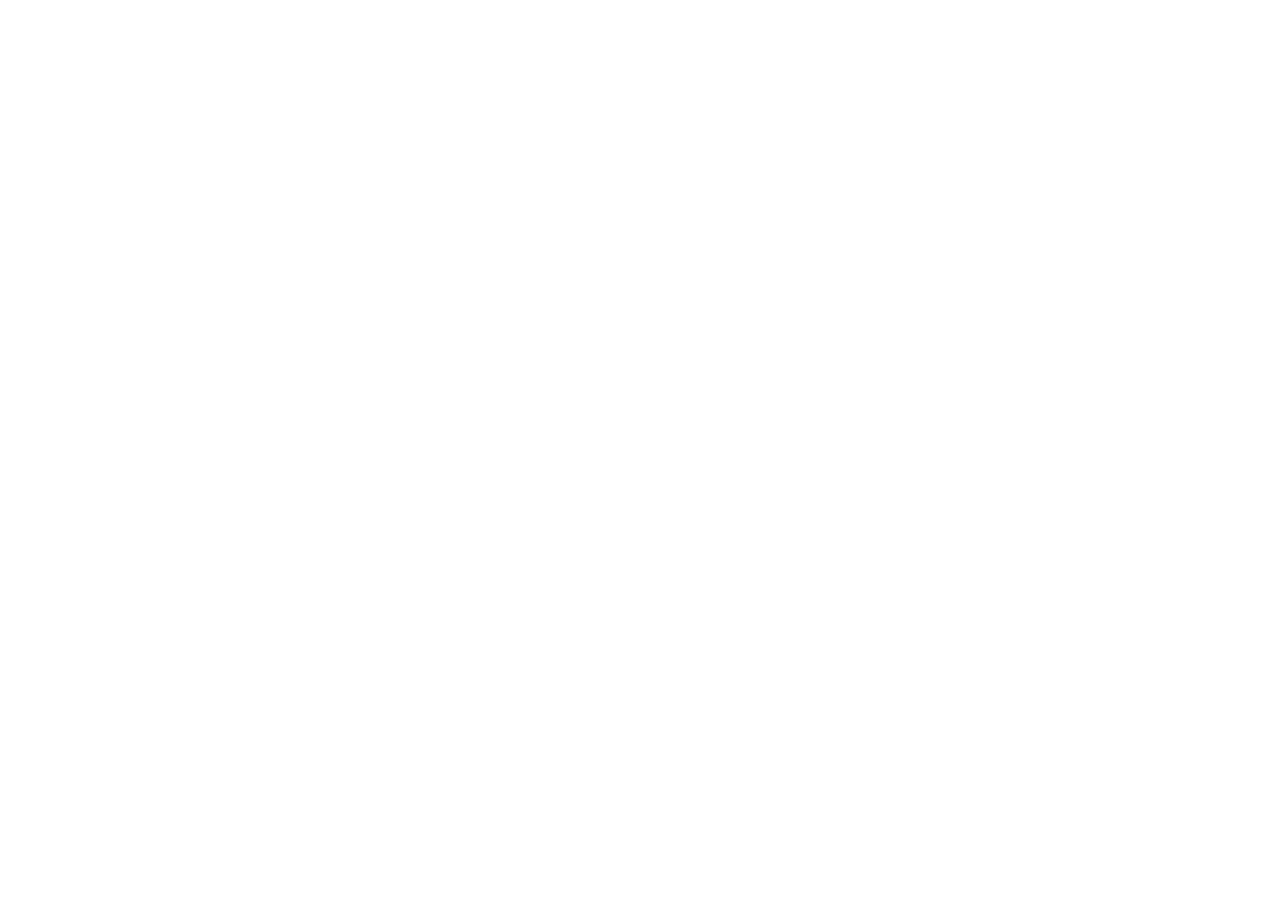
==== Blackjack/blackjack.html @ 0bcd9b40 "sudoku game done with minor bugs to be fixed, additional change to home page" ====
<!DOCTYPE html>
<html lang="en">
<head>
    <meta charset="UTF-8">
    <meta name="viewport" content="width=device-width, initial-scale=1.0">
    <title>Blackjack</title>
</head>
<body>
    
</body>
</html>
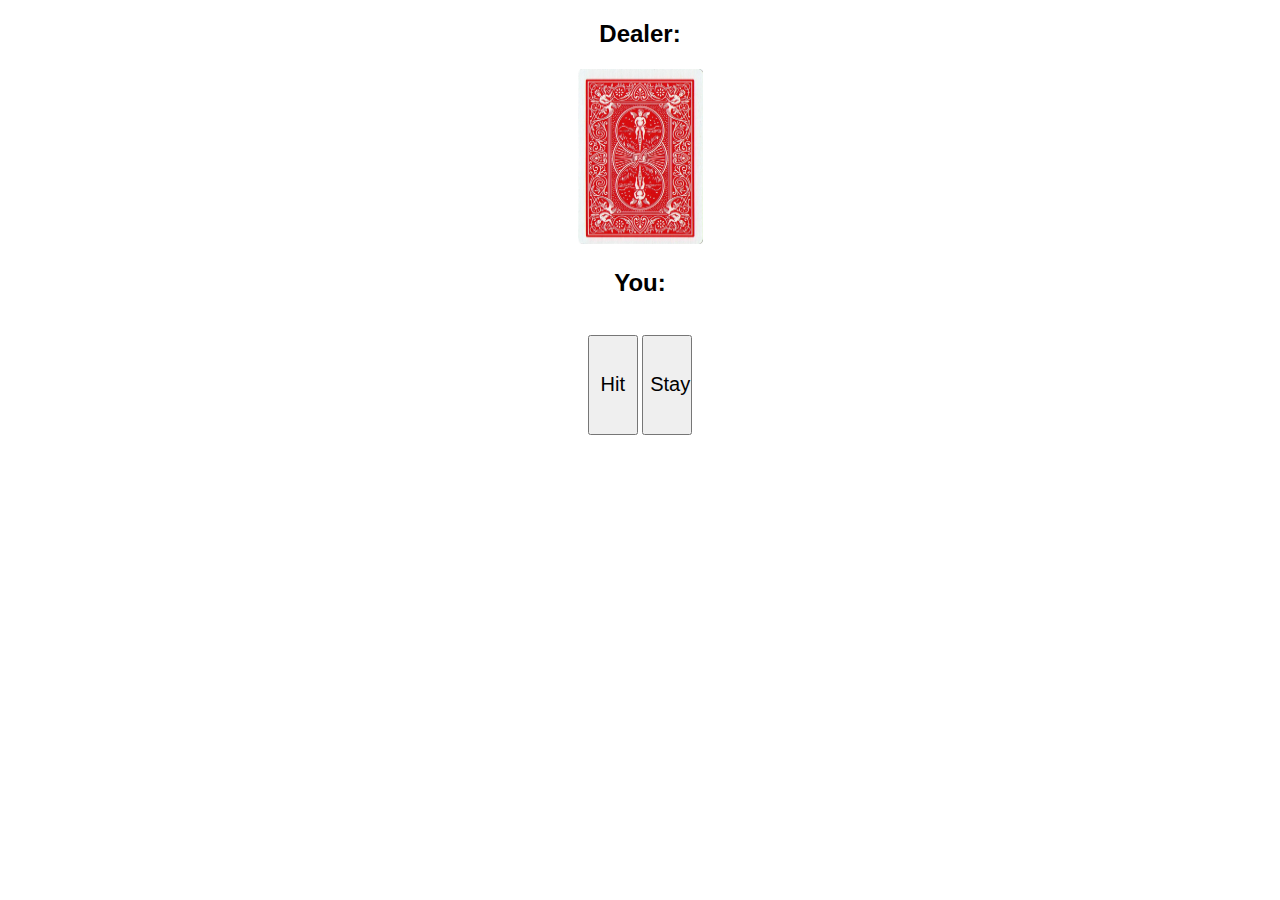
==== commit ac351f09: "blackjack done but with debugging to do" ====
--- a/Blackjack/blackjack.html
+++ b/Blackjack/blackjack.html
@@ -4,8 +4,21 @@
     <meta charset="UTF-8">
     <meta name="viewport" content="width=device-width, initial-scale=1.0">
     <title>Blackjack</title>
+    <link rel="stylesheet" href="blackjack.css">
+    <script src="blackjack.js"></script>
 </head>
 <body>
-    
+    <h2>Dealer: <span id="dealer-sum"></span></h2>
+    <div id="dealer-cards">
+        <img id="hidden" src="cards/BACK.png">
+    </div>
+
+    <h2>You: <span id="your-sum"></span></h2>
+    <div id="your-cards"></div>
+
+    <br>
+    <button id="hit">Hit</button>
+    <button id="stay">Stay</button>
+    <p id="results"></p>
 </body>
 </html>--- a/Blackjack/blackjack.css
+++ b/Blackjack/blackjack.css
@@ -0,0 +1,28 @@
+body {
+    font-family: Arial, Helvetica, sans-serif;
+    text-align: center;
+}
+
+#dealer-cards img {
+    height: 175px;
+    width: 125px;
+    margin: 1px;
+}
+
+#your-cards img {
+    height: 175px;
+    width: 125px;
+    margin: 1px;
+}
+
+#hit {
+    height: 100px;
+    width: 50px;
+    font-size: 20px;
+}
+
+#stay {
+    height: 100px;
+    width: 50px;
+    font-size: 20px;
+}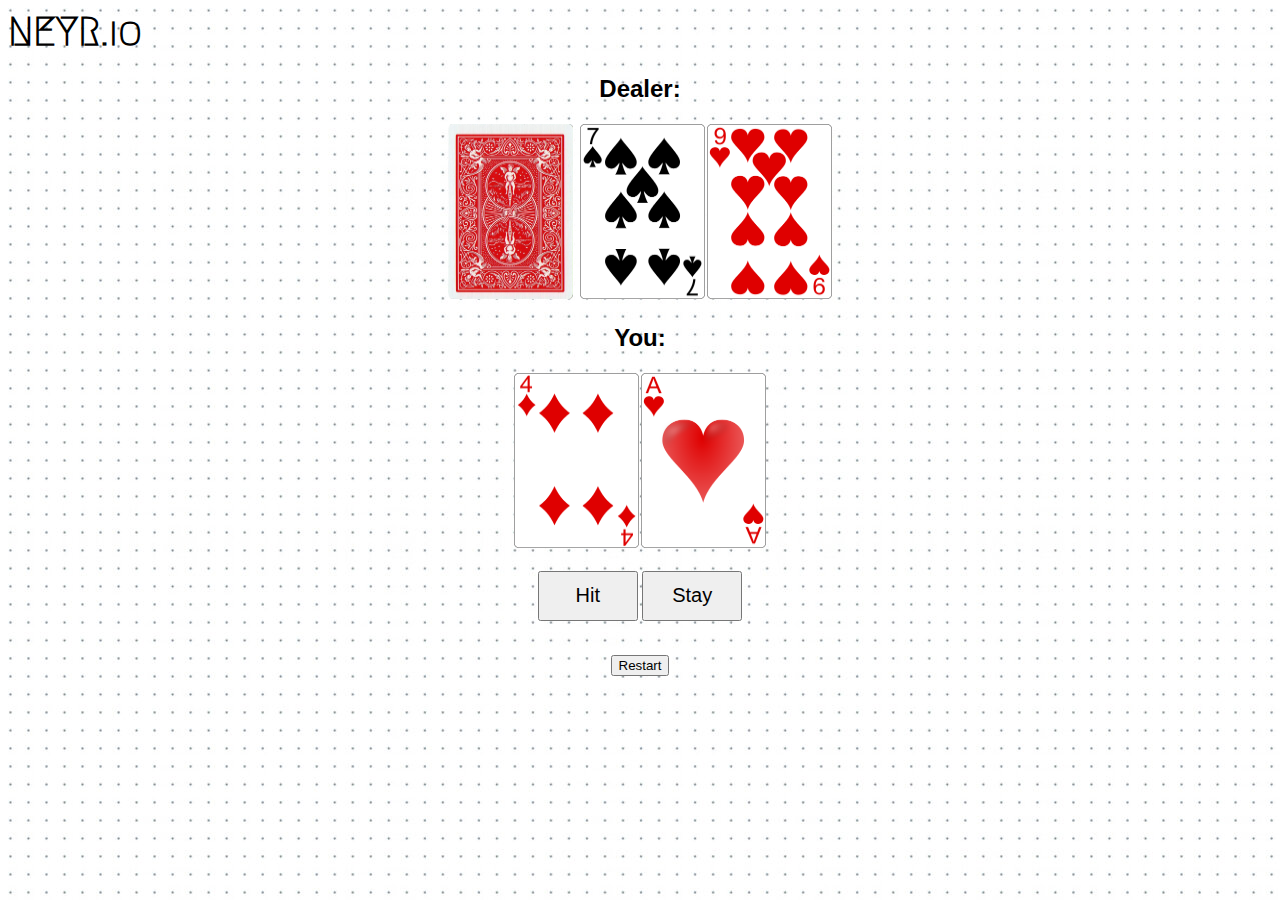
==== commit 45cd9b40: "sudoku and blackjack debugged" ====
--- a/Blackjack/blackjack.html
+++ b/Blackjack/blackjack.html
@@ -5,20 +5,28 @@
     <meta name="viewport" content="width=device-width, initial-scale=1.0">
     <title>Blackjack</title>
     <link rel="stylesheet" href="blackjack.css">
-    <script src="blackjack.js"></script>
+    <link rel="preconnect" href="https://fonts.googleapis.com">
+<link rel="preconnect" href="https://fonts.gstatic.com" crossorigin>
+<link href="https://fonts.googleapis.com/css2?family=Megrim&family=Silkscreen:wght@400;700&display=swap" rel="stylesheet">
+    <script src="blackjack.js" defer></script>
 </head>
 <body>
-    <h2>Dealer: <span id="dealer-sum"></span></h2>
-    <div id="dealer-cards">
-        <img id="hidden" src="cards/BACK.png">
+    <a href="/Home_Page/index.html">NEYR.io</a>
+    <div class="game">
+        <h2>Dealer: <span id="dealer-sum"></span></h2>
+        <div id="dealer-cards">
+            <img id="hidden" src="./cards/BACK.png">
+        </div>
+
+        <h2>You: <span id="your-sum"></span></h2>
+        <div id="your-cards"></div>
+
+        <br>
+        <button id="hit">Hit</button>
+        <button id="stay">Stay</button>
+        <p id="results"></p>
+        <br>
+        <button id="restart">Restart</button>
     </div>
-
-    <h2>You: <span id="your-sum"></span></h2>
-    <div id="your-cards"></div>
-
-    <br>
-    <button id="hit">Hit</button>
-    <button id="stay">Stay</button>
-    <p id="results"></p>
 </body>
 </html>--- a/Blackjack/blackjack.css
+++ b/Blackjack/blackjack.css
@@ -1,6 +1,19 @@
 body {
+    background-image: url(../Images/background-image.jpg);
+}
+
+.game {
     font-family: Arial, Helvetica, sans-serif;
     text-align: center;
+}
+
+a {
+    text-decoration: none;
+    color: black;
+    font-family: "Megrim";
+    font-weight: 600;
+    font-size: 40px;
+    transition: 0.3s;
 }
 
 #dealer-cards img {
@@ -16,13 +29,13 @@
 }
 
 #hit {
-    height: 100px;
-    width: 50px;
+    height: 50px;
+    width: 100px;
     font-size: 20px;
 }
 
 #stay {
-    height: 100px;
-    width: 50px;
+    height: 50px;
+    width: 100px;
     font-size: 20px;
 }